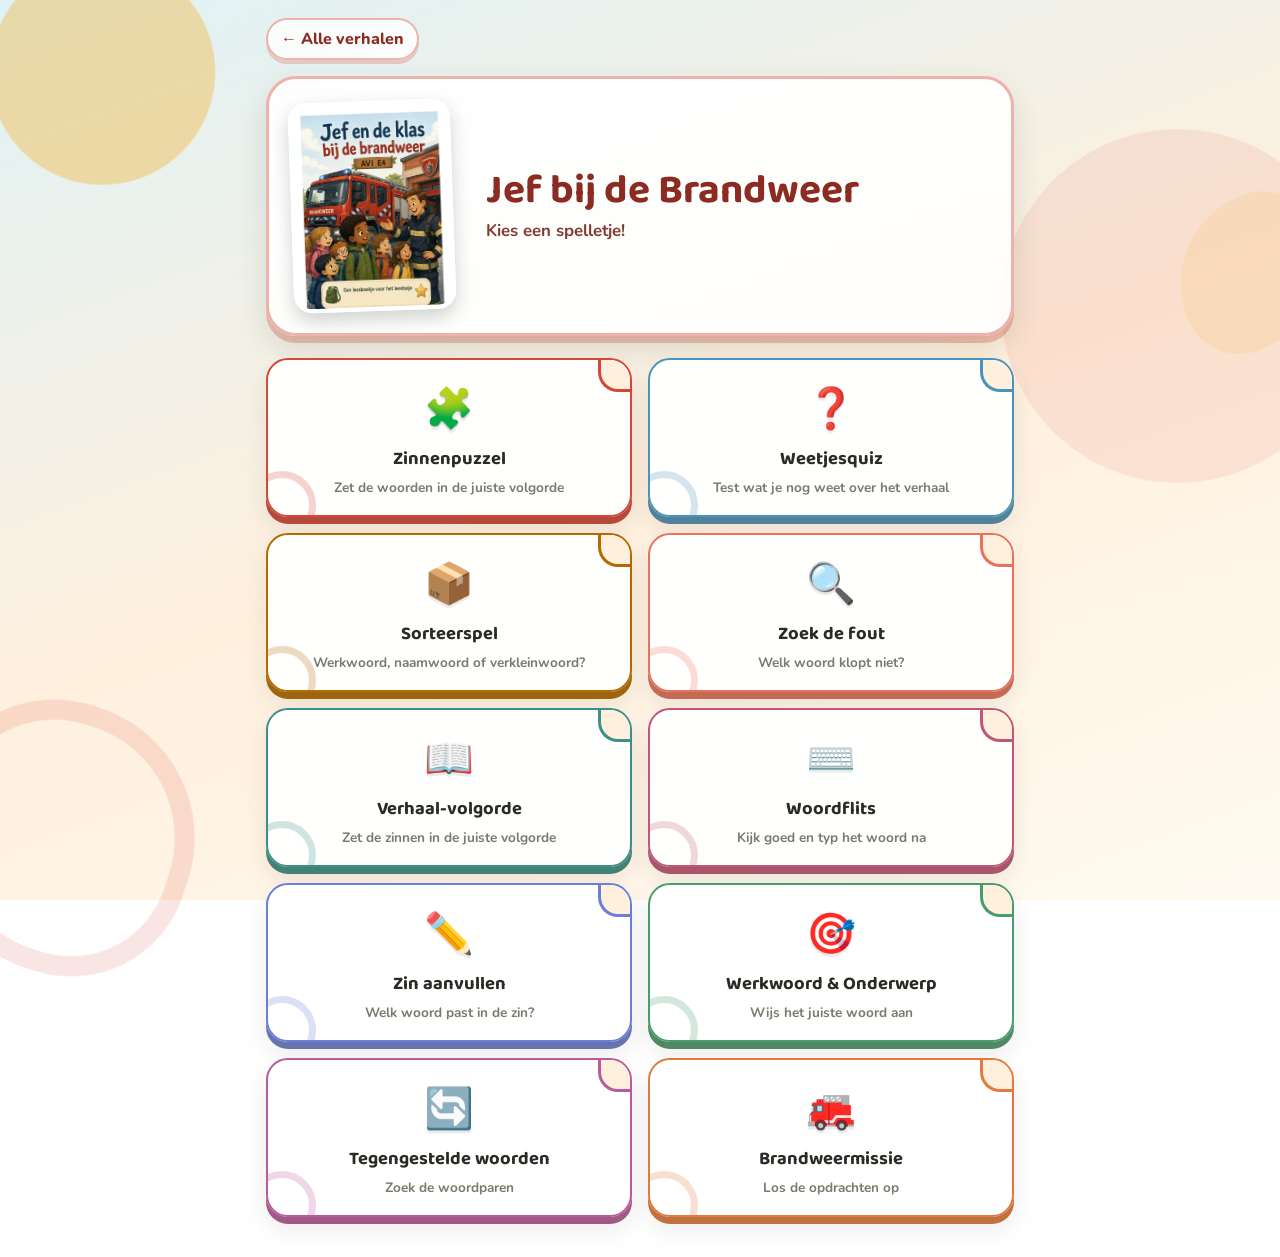
==== spelletjes_jef_bij_de_brandweer_E4.html @ 3d426b13 "Update spelletjes_jef_bij_de_brandweer_E4.html" ====
<!DOCTYPE html>
<html lang="nl">
<head>
<meta charset="UTF-8">
<meta name="viewport" content="width=device-width, initial-scale=1.0, maximum-scale=1, user-scalable=no">
<title>Jef bij de Brandweer — Spelletjes</title>
<link rel="preconnect" href="https://fonts.googleapis.com">
<link href="https://fonts.googleapis.com/css2?family=Baloo+2:wght@500;700;800&family=Nunito:wght@500;700;800&display=swap" rel="stylesheet">
<style>
  :root{
    --cream:#FBF6EC;
    --cream-deep:#F3E9D4;
    --ink:#2B2B26;
    --green:#2E6F40;
    --green-deep:#1F5230;
    --gold:#E0A63E;
    --gold-deep:#B36B00;
    --coral:#E8735C;
    --mint:#4FAF7C;
    --sky:#4B93B8;
    --plum:#8B5FA8;
    --card-shadow: 0 6px 0 rgba(43,43,38,0.12);
  }
  *{box-sizing:border-box;}
  html,body{margin:0;padding:0;}
  body{
    background:var(--cream);
    font-family:'Nunito',sans-serif;
    color:var(--ink);
    min-height:100vh;
    overflow-x:hidden;
    touch-action:manipulation;
  }
  h1,h2,h3,.display{
    font-family:'Baloo 2',sans-serif;
  }
  @media (prefers-reduced-motion: reduce){
    *{animation-duration:0.001ms !important; transition-duration:0.001ms !important;}
  }

  /* ---------- layout scaffolding ---------- */
  .screen{
    display:none;
    min-height:100vh;
    padding:20px 16px 40px;
    max-width:720px;
    margin:0 auto;
    position:relative;
  }
  .screen.active{display:block;}

  .topbar{
    display:flex;
    align-items:center;
    gap:10px;
    margin-bottom:18px;
  }
  .back-btn{
    background:var(--cream-deep);
    border:none;
    width:46px;height:46px;
    border-radius:50%;
    font-size:22px;
    display:flex;align-items:center;justify-content:center;
    box-shadow:var(--card-shadow);
    cursor:pointer;
    color:var(--ink);
    flex-shrink:0;
  }
  .back-btn:active{transform:translateY(3px); box-shadow:none;}
  .topbar h2{margin:0; font-size:1.3rem; color:var(--green-deep);}

  /* ---------- hub ---------- */
  .hub-hero{
    text-align:center;
    padding:18px 10px 8px;
  }
  .hub-hero .mascot{font-size:52px; display:block; margin-bottom:4px;}
  .hub-hero h1{
    font-size:1.9rem;
    color:var(--green-deep);
    margin:0 0 4px;
  }
  .hub-hero p{
    margin:0;
    color:#6b6a5f;
    font-weight:700;
    font-size:1.05rem;
  }

  .card-grid{
    display:grid;
    grid-template-columns:1fr 1fr;
    gap:16px;
    margin-top:22px;
  }
  @media (max-width:480px){
    .card-grid{grid-template-columns:1fr;}
  }

  .game-card{
    --accent: var(--green);
    position:relative;
    background:#fff;
    border-radius:22px;
    padding:22px 16px 18px;
    text-align:center;
    cursor:pointer;
    border:3px solid var(--accent);
    box-shadow:0 7px 0 var(--accent);
    transition:transform .12s ease;
  }
  .game-card:active{transform:translateY(6px); box-shadow:0 1px 0 var(--accent);}
  .game-card .peel{
    position:absolute; top:-2px; right:-2px;
    width:34px; height:34px;
    background:var(--cream);
    border-left:3px solid var(--accent);
    border-bottom:3px solid var(--accent);
    border-radius:0 20px 0 20px;
  }
  .game-card .icon{font-size:40px; display:block; margin-bottom:8px;}
  .game-card h3{margin:0 0 4px; font-size:1.15rem; color:var(--ink);}
  .game-card p{margin:0; font-size:.85rem; color:#7a7a6e; font-weight:700;}
  .game-card.c1{--accent:var(--green);}
  .game-card.c2{--accent:var(--sky);}
  .game-card.c3{--accent:var(--gold-deep);}
  .game-card.c4{--accent:var(--coral);}
  .game-card.c5{--accent:#3D8F8A;}
  .game-card.c6{--accent:#C0577A;}
  .game-card.c7{--accent:#6B7FD7;}
  .game-card.c8{--accent:#4A9B6E;}
  .game-card.c9{--accent:#B85C9E;}

  /* ---------- shared game bits ---------- */
  .prompt-box{
    background:#fff;
    border-radius:18px;
    padding:18px;
    box-shadow:var(--card-shadow);
    text-align:center;
    margin-bottom:20px;
  }
  .prompt-box .hint{font-weight:800; color:var(--gold-deep); font-size:1rem; margin-bottom:6px;}
  .prompt-box .big{font-size:1.3rem; font-weight:800;}

  .chip{
    display:inline-flex;
    align-items:center;
    justify-content:center;
    background:var(--cream-deep);
    border:2px solid #d8cca8;
    border-radius:14px;
    padding:10px 16px;
    margin:6px;
    font-weight:800;
    font-size:1.15rem;
    cursor:grab;
    user-select:none;
    -webkit-user-select:none;
    -webkit-touch-callout:none;
    touch-action:none;
    box-shadow:0 3px 0 #d8cca8;
    position:relative;
  }
  .chip.dragging{opacity:.35;}
  .chip.placed{background:var(--mint); border-color:var(--green-deep); color:#fff; box-shadow:0 3px 0 var(--green-deep);}
  .chip.ghost{
    position:fixed; z-index:50; pointer-events:none;
    background:var(--gold); color:#fff; border-color:var(--gold-deep);
    box-shadow:0 8px 14px rgba(0,0,0,.25);
  }

  .slot-row{
    display:flex; flex-wrap:wrap; justify-content:center;
    gap:8px; min-height:64px;
    background:var(--cream-deep);
    border-radius:16px;
    padding:12px;
    margin-bottom:18px;
  }
  .slot{
    width:78px; height:48px;
    border:3px dashed #c9bb92;
    border-radius:12px;
    display:flex; align-items:center; justify-content:center;
    background:rgba(255,255,255,.5);
  }
  .slot.filled{border-style:solid;}
  .slot.dropready{border-color:var(--green); background:#e4f4e9;}

  .slot-col{
    display:flex; flex-direction:column; gap:8px;
    background:var(--cream-deep);
    border-radius:16px;
    padding:12px;
    margin-bottom:18px;
  }
  .slot-wide{
    width:100%; height:auto; box-sizing:border-box;
    min-height:52px;
    border:3px dashed #c9bb92;
    border-radius:12px;
    display:flex; align-items:center;
    padding:0 12px;
    background:rgba(255,255,255,.5);
  }
  .slot-wide.filled{border-style:solid;}
  .slot-wide .num{
    font-family:'Baloo 2',sans-serif; font-weight:800; color:var(--gold-deep);
    margin-right:10px; flex-shrink:0;
  }
  .chip-sentence{
    display:flex; align-items:center;
    background:var(--cream-deep);
    border:2px solid #d8cca8;
    border-radius:14px;
    padding:12px 16px;
    margin:6px 0;
    font-weight:800;
    font-size:1.05rem;
    cursor:grab;
    user-select:none;
    -webkit-user-select:none;
    -webkit-touch-callout:none;
    touch-action:none;
    box-shadow:0 3px 0 #d8cca8;
    width:100%;
    min-width:0;
    box-sizing:border-box;
  }
  .slot-wide .chip-sentence{
    flex:1 1 auto;
    width:auto;
    min-width:0;
  }
  .chip-sentence.placed{background:var(--mint); border-color:var(--green-deep); color:#fff; box-shadow:0 3px 0 var(--green-deep);}
  .chip-sentence.order-wrong{background:#f7c9c3; border-color:#c85b4b; color:#7a241b; box-shadow:0 3px 0 #c85b4b;}
  .chip-sentence.dragging{opacity:.35;}
  .chip-sentence.ghost{
    position:fixed; z-index:50; pointer-events:none;
    background:var(--gold); color:#fff; border-color:var(--gold-deep);
    box-shadow:0 8px 14px rgba(0,0,0,.25);
  }

  .speed-row{display:flex; justify-content:center; gap:10px; margin:14px 0;}
  .speed-btn{
    font-family:'Baloo 2',sans-serif; font-weight:700; font-size:.95rem;
    border:3px solid #d8cca8; background:#fff; border-radius:14px;
    padding:8px 16px; cursor:pointer;
  }
  .speed-btn.active{background:#C0577A; border-color:#8f3d59; color:#fff;}

  .flash-stage{
    background:#fff; border-radius:22px; min-height:160px;
    display:flex; align-items:center; justify-content:center;
    box-shadow:var(--card-shadow); margin-bottom:16px;
  }
  .flash-word{
    font-family:'Baloo 2',sans-serif; font-weight:800; font-size:2.6rem;
    color:var(--green-deep); letter-spacing:2px;
  }
  .flash-timer{
    font-family:'Baloo 2',sans-serif; font-weight:700; font-size:1.1rem;
    color:var(--gold-deep);
  }
  .type-input{
    width:100%; box-sizing:border-box;
    font-family:'Baloo 2',sans-serif; font-size:1.6rem; text-align:center;
    padding:14px; border-radius:14px; border:3px solid #d8cca8;
    margin-bottom:14px; letter-spacing:2px;
  }
  .type-input.correct{border-color:var(--green-deep); background:#e4f4e9;}
  .type-input.wrong{border-color:#a8402c; background:#fdeae7;}

  .cloze-sentence{
    font-family:'Baloo 2',sans-serif; font-weight:700; font-size:1.3rem;
    text-align:center; line-height:1.6;
  }
  .cloze-blank{
    display:inline-block; min-width:90px;
    border-bottom:3px dashed var(--gold-deep);
    color:var(--gold-deep);
    padding:0 6px;
  }
  .cloze-blank.filled-good{border-bottom-style:solid; border-color:var(--green-deep); color:var(--green-deep);}
  .cloze-blank.filled-bad{border-bottom-style:solid; border-color:#a8402c; color:#a8402c;}
  .cloze-options{display:grid; gap:12px; margin-top:22px;}
  .cloze-opt{
    background:#fff; border:3px solid #d8cca8; border-radius:16px;
    padding:14px; font-family:'Baloo 2',sans-serif; font-weight:700; font-size:1.1rem;
    cursor:pointer; box-shadow:0 5px 0 #d8cca8;
  }
  .cloze-opt:active{transform:translateY(4px); box-shadow:none;}
  .cloze-opt.correct{background:var(--mint); border-color:var(--green-deep); color:#fff; box-shadow:0 5px 0 var(--green-deep);}
  .cloze-opt.wrong{background:var(--coral); border-color:#a8402c; color:#fff; box-shadow:0 5px 0 #a8402c;}

  .word-tap.verb-hit{background:#4A9B6E; color:#fff; border-color:#33714f;}
  .word-tap.subject-hit{background:#4A9B6E; color:#fff; border-color:#33714f;}

  .opp-grid{
    display:grid; grid-template-columns:1fr 1fr 1fr; gap:10px;
    margin-bottom:16px;
  }
  @media (max-width:480px){ .opp-grid{grid-template-columns:1fr 1fr;} }
  .opp-tile{
    background:#fff; border:3px solid #d8cca8; border-radius:14px;
    padding:16px 8px; text-align:center; cursor:pointer;
    font-family:'Baloo 2',sans-serif; font-weight:700; font-size:1.05rem;
    box-shadow:0 4px 0 #d8cca8;
  }
  .opp-tile:active{transform:translateY(3px); box-shadow:none;}
  .opp-tile.selected{background:var(--gold); border-color:var(--gold-deep); color:#fff; box-shadow:0 4px 0 var(--gold-deep);}
  .opp-tile.matched{background:var(--pair-bg,var(--mint)); border-color:var(--pair-border,var(--green-deep)); color:#fff; box-shadow:0 4px 0 var(--pair-border,var(--green-deep)); cursor:default;}
  .opp-tile.shake{animation:shakeTile .4s;}
  @keyframes shakeTile{
    0%,100%{transform:translateX(0);}
    25%{transform:translateX(-6px);}
    75%{transform:translateX(6px);}
  }

  .bank{
    display:flex; flex-wrap:wrap; justify-content:center;
    padding:10px 4px;
  }

  .action-row{display:flex; justify-content:center; gap:12px; margin-top:8px;}
  .btn{
    font-family:'Baloo 2',sans-serif;
    font-weight:700;
    font-size:1.05rem;
    border:none;
    border-radius:16px;
    padding:12px 22px;
    cursor:pointer;
    background:var(--green);
    color:#fff;
    box-shadow:0 5px 0 var(--green-deep);
  }
  .btn:active{transform:translateY(4px); box-shadow:none;}
  .btn.secondary{background:var(--cream-deep); color:var(--ink); box-shadow:0 5px 0 #d8cca8;}

  .feedback{
    text-align:center; font-weight:800; font-size:1.15rem;
    min-height:30px; margin-top:6px;
  }
  .feedback.good{color:var(--green-deep);}
  .feedback.bad{color:var(--coral);}

  .progress-dots{display:flex; justify-content:center; gap:8px; margin:14px 0;}
  .progress-dots span{width:10px;height:10px;border-radius:50%; background:#d8cca8;}
  .progress-dots span.done{background:var(--green);}
  .progress-dots span.current{background:var(--gold-deep);}

  /* quiz */
  .quiz-options{display:grid; gap:12px; margin-top:6px;}
  .quiz-opt{
    background:#fff; border:3px solid #d8cca8; border-radius:16px;
    padding:14px; font-family:'Baloo 2',sans-serif; font-weight:700; font-size:1.1rem;
    cursor:pointer; box-shadow:0 5px 0 #d8cca8; text-align:left;
  }
  .quiz-opt:active{transform:translateY(4px); box-shadow:none;}
  .quiz-opt.correct{background:var(--mint); border-color:var(--green-deep); color:#fff; box-shadow:0 5px 0 var(--green-deep);}
  .quiz-opt.wrong{background:var(--coral); border-color:#a8402c; color:#fff; box-shadow:0 5px 0 #a8402c;}

  /* sort */
  .sort-bins{display:flex; gap:14px; margin-bottom:18px;}
  .bin{
    flex:1; min-height:170px;
    border-radius:18px;
    border:3px solid var(--accent, var(--sky));
    background:#fff;
    padding:12px 6px;
    text-align:center;
  }
  .bin h4{margin:2px 0 10px; font-family:'Baloo 2',sans-serif; color:var(--accent, var(--sky)); font-size:.95rem; line-height:1.15;}
  .bin .bin-inner{display:flex; flex-wrap:wrap; justify-content:center; gap:6px; min-height:60px;}
  .bin.short{--accent:var(--sky);}
  .bin.long{--accent:var(--plum);}
  .bin.other{--accent:var(--gold-deep);}
  .bin.dropready{background:var(--cream-deep);}

  /* wrong-word game */
  .sentence-tap{
    display:flex; flex-wrap:wrap; justify-content:center; gap:8px;
    margin-top:10px;
  }
  .word-tap{
    background:#fff; border:2px solid #d8cca8; border-radius:12px;
    padding:9px 12px; font-weight:800; font-size:1.15rem; cursor:pointer;
  }
  .word-tap.wrong-hit{background:var(--coral); color:#fff; border-color:#a8402c;}
  .word-tap.miss{opacity:.4;}

  /* celebration */
  .confetti-piece{
    position:fixed; top:-10px; font-size:22px; z-index:80;
    animation:fall linear forwards;
  }
  @keyframes fall{
    to{ transform:translateY(105vh) rotate(300deg); opacity:.9;}
  }
  .end-card{
    text-align:center; background:#fff; border-radius:20px; padding:28px 18px;
    box-shadow:var(--card-shadow);
  }
  .end-card .stars{font-size:2.4rem; margin-bottom:6px;}
  .end-card h2{color:var(--green-deep); margin:4px 0;}
</style>
<link rel="stylesheet" href="storybook-theme.css">
</head>
<body data-story="jef-brandweer">

<!-- ================= HUB ================= -->
<div id="hub" class="screen active">
  <a class="all-stories" href="index.html">← Alle verhalen</a>
  <div class="hub-hero">
    <span class="mascot">🦓</span>
    <h1>Jef bij de Brandweer</h1>
    <p>Kies een spelletje!</p>
  </div>

  <div class="card-grid">
    <div class="game-card c1" onclick="openGame('sentence')">
      <div class="peel"></div>
      <span class="icon">🧩</span>
      <h3>Zinnenpuzzel</h3>
      <p>Zet de woorden in de juiste volgorde</p>
    </div>
    <div class="game-card c2" onclick="openGame('quiz')">
      <div class="peel"></div>
      <span class="icon">❓</span>
      <h3>Weetjesquiz</h3>
      <p>Test wat je nog weet over het verhaal</p>
    </div>
    <div class="game-card c3" onclick="openGame('sort')">
      <div class="peel"></div>
      <span class="icon">📦</span>
      <h3>Sorteerspel</h3>
      <p>Werkwoord, naamwoord of verkleinwoord?</p>
    </div>
    <div class="game-card c4" onclick="openGame('wrong')">
      <div class="peel"></div>
      <span class="icon">🔍</span>
      <h3>Zoek de fout</h3>
      <p>Welk woord klopt niet?</p>
    </div>
    <div class="game-card c5" onclick="openGame('order')">
      <div class="peel"></div>
      <span class="icon">📖</span>
      <h3>Verhaal-volgorde</h3>
      <p>Zet de zinnen in de juiste volgorde</p>
    </div>
    <div class="game-card c6" onclick="openGame('type')">
      <div class="peel"></div>
      <span class="icon">⌨️</span>
      <h3>Woordflits</h3>
      <p>Kijk goed en typ het woord na</p>
    </div>
    <div class="game-card c7" onclick="openGame('cloze')">
      <div class="peel"></div>
      <span class="icon">✏️</span>
      <h3>Zin aanvullen</h3>
      <p>Welk woord past in de zin?</p>
    </div>
    <div class="game-card c8" onclick="openGame('grammar')">
      <div class="peel"></div>
      <span class="icon">🎯</span>
      <h3>Werkwoord & Onderwerp</h3>
      <p>Wijs het juiste woord aan</p>
    </div>
    <div class="game-card c9" onclick="openGame('opposite')">
      <div class="peel"></div>
      <span class="icon">🔄</span>
      <h3>Tegengestelde woorden</h3>
      <p>Zoek de woordparen</p>
    </div>
  </div>
</div>

<!-- ================= GAME: ZINNENPUZZEL ================= -->
<div id="game-sentence" class="screen">
  <div class="topbar">
    <button class="back-btn" onclick="goHub()">←</button>
    <h2>🧩 Zinnenpuzzel</h2>
  </div>
  <div class="progress-dots" id="sentence-dots"></div>
  <div class="prompt-box">
    <div class="hint">Zet de woorden in de juiste volgorde</div>
  </div>
  <div class="slot-row" id="sentence-slots"></div>
  <div class="bank" id="sentence-bank"></div>
  <div class="feedback" id="sentence-feedback"></div>
  <div class="action-row">
    <button class="btn secondary" onclick="resetSentence()">Opnieuw</button>
  </div>
</div>

<!-- ================= GAME: QUIZ ================= -->
<div id="game-quiz" class="screen">
  <div class="topbar">
    <button class="back-btn" onclick="goHub()">←</button>
    <h2>❓ Weetjesquiz</h2>
  </div>
  <div class="progress-dots" id="quiz-dots"></div>
  <div id="quiz-body"></div>
</div>

<!-- ================= GAME: SORTEERSPEL ================= -->
<div id="game-sort" class="screen">
  <div class="topbar">
    <button class="back-btn" onclick="goHub()">←</button>
    <h2>📦 Sorteerspel</h2>
  </div>
  <div class="prompt-box">
    <div class="hint">Sleep elk woord naar de juiste doos</div>
  </div>
  <div class="sort-bins">
    <div class="bin short" id="bin-werkwoord"><h4>WERK-<br>WOORD</h4><div class="bin-inner" id="bin-werkwoord-inner"></div></div>
    <div class="bin long" id="bin-naamwoord"><h4>ZELFST.<br>NAAMW.</h4><div class="bin-inner" id="bin-naamwoord-inner"></div></div>
    <div class="bin other" id="bin-verkleinwoord"><h4>VERKLEIN-<br>WOORD</h4><div class="bin-inner" id="bin-verkleinwoord-inner"></div></div>
  </div>
  <div class="bank" id="sort-bank"></div>
  <div class="feedback" id="sort-feedback"></div>
  <div class="action-row">
    <button class="btn secondary" onclick="resetSort()">Opnieuw</button>
  </div>
</div>

<!-- ================= GAME: ZOEK DE FOUT ================= -->
<div id="game-wrong" class="screen">
  <div class="topbar">
    <button class="back-btn" onclick="goHub()">←</button>
    <h2>🔍 Zoek de fout</h2>
  </div>
  <div class="progress-dots" id="wrong-dots"></div>
  <div class="prompt-box">
    <div class="hint">Tik op het woord dat niet klopt met het verhaal</div>
  </div>
  <div class="sentence-tap" id="wrong-sentence"></div>
  <div class="feedback" id="wrong-feedback"></div>
</div>

<!-- ================= GAME: VERHAAL-VOLGORDE ================= -->
<div id="game-order" class="screen">
  <div class="topbar">
    <button class="back-btn" onclick="goHub()">←</button>
    <h2>📖 Verhaal-volgorde</h2>
  </div>
  <div class="prompt-box">
    <div class="hint">Sleep de zinnen in de volgorde van het verhaal</div>
  </div>
  <div class="slot-col" id="order-slots"></div>
  <div class="bank" id="order-bank"></div>
  <div class="feedback" id="order-feedback"></div>
  <div class="action-row">
    <button class="btn secondary" onclick="resetOrder()">Opnieuw</button>
  </div>
</div>

<!-- ================= GAME: WOORDFLITS ================= -->
<div id="game-type" class="screen">
  <div class="topbar">
    <button class="back-btn" onclick="goHub()">←</button>
    <h2>⌨️ Woordflits</h2>
  </div>
  <div class="progress-dots" id="type-dots"></div>
  <div id="type-body"></div>
</div>

<!-- ================= GAME: ZIN AANVULLEN ================= -->
<div id="game-cloze" class="screen">
  <div class="topbar">
    <button class="back-btn" onclick="goHub()">←</button>
    <h2>✏️ Zin aanvullen</h2>
  </div>
  <div class="progress-dots" id="cloze-dots"></div>
  <div id="cloze-body"></div>
</div>

<!-- ================= GAME: WERKWOORD & ONDERWERP ================= -->
<div id="game-grammar" class="screen">
  <div class="topbar">
    <button class="back-btn" onclick="goHub()">←</button>
    <h2>🎯 Werkwoord & Onderwerp</h2>
  </div>
  <div class="progress-dots" id="grammar-dots"></div>
  <div class="prompt-box">
    <div class="hint" id="grammar-task">Tik op het werkwoord</div>
  </div>
  <div class="sentence-tap" id="grammar-sentence"></div>
  <div class="feedback" id="grammar-feedback"></div>
</div>

<!-- ================= GAME: TEGENGESTELDE WOORDEN ================= -->
<div id="game-opposite" class="screen">
  <div class="topbar">
    <button class="back-btn" onclick="goHub()">←</button>
    <h2>🔄 Tegengestelde woorden</h2>
  </div>
  <div class="prompt-box">
    <div class="hint">Tik twee woorden die tegengesteld zijn aan elkaar</div>
  </div>
  <div class="opp-grid" id="opp-grid"></div>
  <div class="feedback" id="opp-feedback"></div>
  <div class="action-row"><button class="btn secondary" onclick="resetOpposite()">Opnieuw</button></div>
</div>

<script>
/* ============ shared helpers ============ */
function goHub(){
  document.querySelectorAll('.screen').forEach(s=>s.classList.remove('active'));
  document.getElementById('hub').classList.add('active');
}
function openGame(name){
  document.querySelectorAll('.screen').forEach(s=>s.classList.remove('active'));
  document.getElementById('game-'+name).classList.add('active');
  if(name==='sentence') initSentence();
  if(name==='quiz') initQuiz();
  if(name==='sort') initSort();
  if(name==='wrong') initWrong();
  if(name==='order') initOrder();
  if(name==='type') initType();
  if(name==='cloze') initCloze();
  if(name==='grammar') initGrammar();
  if(name==='opposite') initOpposite();
}
function shuffle(arr){
  const a=arr.slice();
  for(let i=a.length-1;i>0;i--){
    const j=Math.floor(Math.random()*(i+1));
    [a[i],a[j]]=[a[j],a[i]];
  }
  return a;
}
function celebrate(container){
  const emojis=['🎉','⭐','🦓','✨'];
  for(let i=0;i<16;i++){
    const s=document.createElement('span');
    s.className='confetti-piece';
    s.textContent=emojis[Math.floor(Math.random()*emojis.length)];
    s.style.left=Math.random()*100+'vw';
    s.style.animationDuration=(1.6+Math.random()*1.2)+'s';
    s.style.fontSize=(16+Math.random()*14)+'px';
    document.body.appendChild(s);
    setTimeout(()=>s.remove(),3000);
  }
}
function renderDots(id,total,currentIndex){
  const el=document.getElementById(id);
  el.innerHTML='';
  for(let i=0;i<total;i++){
    const d=document.createElement('span');
    if(i<currentIndex) d.className='done';
    else if(i===currentIndex) d.className='current';
    el.appendChild(d);
  }
}

/* ============ pointer-based drag helper ============ */
function makeDraggable(chip, onDrop){
  let startX, startY, ghost=null, originParent, originNext;
  chip.addEventListener('pointerdown', e=>{
    if(chip.classList.contains('placed') && chip.dataset.locked==='1') return;
    e.preventDefault();
    try{ chip.setPointerCapture(e.pointerId); }catch(err){}
    const rect=chip.getBoundingClientRect();
    startX=e.clientX; startY=e.clientY;
    originParent=chip.parentElement; originNext=chip.nextSibling;
    ghost=chip.cloneNode(true);
    ghost.classList.add('ghost');
    ghost.style.width=rect.width+'px';
    ghost.style.left=rect.left+'px';
    ghost.style.top=rect.top+'px';
    document.body.appendChild(ghost);
    chip.classList.add('dragging');

    function move(ev){
      const dx=ev.clientX-startX, dy=ev.clientY-startY;
      ghost.style.left=(rect.left+dx)+'px';
      ghost.style.top=(rect.top+dy)+'px';
      const cx=rect.left+dx+rect.width/2, cy=rect.top+dy+rect.height/2;
      document.querySelectorAll('.slot,.bin').forEach(z=>{
        const zr=z.getBoundingClientRect();
        const inside = cx>=zr.left && cx<=zr.right && cy>=zr.top && cy<=zr.bottom;
        z.classList.toggle('dropready', inside);
      });
    }
    function up(ev){
      document.removeEventListener('pointermove',move);
      document.removeEventListener('pointerup',up);
      chip.classList.remove('dragging');
      const dx=ev.clientX-startX, dy=ev.clientY-startY;
      const cx=rect.left+dx+rect.width/2, cy=rect.top+dy+rect.height/2;
      ghost.remove();
      let target=null;
      document.querySelectorAll('.slot,.bin').forEach(z=>{
        const zr=z.getBoundingClientRect();
        z.classList.remove('dropready');
        const inside = cx>=zr.left && cx<=zr.right && cy>=zr.top && cy<=zr.bottom;
        if(inside) target=z;
      });
      onDrop(chip, target, originParent, originNext);
    }
    document.addEventListener('pointermove',move);
    document.addEventListener('pointerup',up);
  });
}

/* ============ GAME 1: ZINNENPUZZEL ============ */
const sentences = [
  "Sven draagt een helm.",
  "De sirene loeit hard.",
  "Jef zit in de wagen.",
  "Het alarm gaat af.",
  "Iedereen klapt voor Jef."
];
let sIndex=0;

function initSentence(){ sIndex=0; loadSentence(); }
function loadSentence(){
  document.getElementById('sentence-feedback').textContent='';
  renderDots('sentence-dots', sentences.length, sIndex);
  const words = sentences[sIndex].replace('.','').split(' ');
  const slotRow=document.getElementById('sentence-slots');
  const bank=document.getElementById('sentence-bank');
  slotRow.innerHTML=''; bank.innerHTML='';
  words.forEach(()=>{
    const slot=document.createElement('div');
    slot.className='slot';
    slotRow.appendChild(slot);
  });
  shuffle(words).forEach(w=>{
    const chip=document.createElement('div');
    chip.className='chip';
    chip.textContent=w;
    bank.appendChild(chip);
    makeDraggable(chip, handleSentenceDrop);
  });
}
function handleSentenceDrop(chip, target, originParent, originNext){
  if(target && target.classList.contains('slot') && !target.firstChild){
    target.appendChild(chip);
    target.classList.add('filled');
    chip.classList.add('placed');
  } else if(target && target.classList.contains('slot') && target.firstChild){
    originParent.insertBefore(chip, originNext);
  } else if(!target){
    document.getElementById('sentence-bank').appendChild(chip);
    chip.classList.remove('placed');
  } else {
    originParent.insertBefore(chip, originNext);
  }
  if(originParent.classList && originParent.classList.contains('slot')){
    originParent.classList.toggle('filled', !!originParent.firstChild);
  }
  checkSentence();
}
function checkSentence(){
  const slots=[...document.querySelectorAll('#sentence-slots .slot')];
  if(slots.some(s=>!s.firstChild)) return;
  const attempt=slots.map(s=>s.firstChild.textContent).join(' ')+'.';
  const fb=document.getElementById('sentence-feedback');
  if(attempt===sentences[sIndex]){
    fb.textContent='Goed zo! 🎉';
    fb.className='feedback good';
    celebrate();
    slots.forEach(s=>s.firstChild.dataset.locked='1');
    setTimeout(()=>{
      sIndex++;
      if(sIndex<sentences.length){ loadSentence(); }
      else { fb.textContent='Alle zinnen gelukt! Je bent een echte leesheld! 🦓⭐'; renderDots('sentence-dots', sentences.length, sentences.length);}
    },1100);
  } else {
    fb.textContent='Bijna! Probeer de woorden te verschuiven.';
    fb.className='feedback bad';
  }
}
function resetSentence(){ loadSentence(); }

/* ============ GAME 2: QUIZ ============ */
const quiz = [
  {q:"Wie heet de klas welkom?", opts:["Sven","De burgemeester","Juf"], a:0},
  {q:"Wat moet een brandweerman binnen 30 seconden kunnen?", opts:["Zich aankleden","Koken","Zwemmen"], a:0},
  {q:"Wat gebeurt er plotseling?", opts:["Het gaat regenen","Een alarm gaat af","Het licht valt uit"], a:1},
  {q:"Wat mag iedereen doen met de waterslang?", opts:["Ermee spuiten","Ermee lopen","Ermee zwaaien"], a:0},
  {q:"Wat krijgt iedereen mee naar huis?", opts:["Een medaille","Een boek","Een polaroidfoto"], a:2},
];
let qIndex=0, qScore=0;

function initQuiz(){ qIndex=0; qScore=0; loadQuiz(); }
function loadQuiz(){
  renderDots('quiz-dots', quiz.length, qIndex);
  const body=document.getElementById('quiz-body');
  if(qIndex>=quiz.length){
    const stars = qScore>=5?'⭐⭐⭐': qScore>=3?'⭐⭐':'⭐';
    body.innerHTML=`<div class="end-card">
      <div class="stars">${stars}</div>
      <h2>Je haalde ${qScore} van de ${quiz.length}!</h2>
      <p>${qScore===quiz.length?'Wauw, jij kent dit verhaal helemaal!':'Goed gedaan! Lees het verhaal nog eens en probeer opnieuw.'}</p>
      <div class="action-row"><button class="btn" onclick="initQuiz()">Nog eens</button></div>
    </div>`;
    if(qScore===quiz.length) celebrate();
    return;
  }
  const item=quiz[qIndex];
  body.innerHTML = `<div class="prompt-box"><div class="big">${item.q}</div></div>
    <div class="quiz-options" id="quiz-options"></div>`;
  const optsEl=document.getElementById('quiz-options');
  item.opts.forEach((opt,i)=>{
    const b=document.createElement('button');
    b.className='quiz-opt';
    b.textContent=opt;
    b.onclick=()=>answerQuiz(i,b);
    optsEl.appendChild(b);
  });
}
function answerQuiz(i, btn){
  const item=quiz[qIndex];
  const allBtns=[...document.querySelectorAll('.quiz-opt')];
  allBtns.forEach(b=>b.onclick=null);
  if(i===item.a){
    btn.classList.add('correct');
    qScore++;
    celebrate();
  } else {
    btn.classList.add('wrong');
    allBtns[item.a].classList.add('correct');
  }
  setTimeout(()=>{ qIndex++; loadQuiz(); }, 1000);
}

/* ============ GAME 3: SORTEERSPEL (werkwoord / zelfst. naamwoord / verkleinwoord) ============ */
const sortWords = [
  {w:"RIJDT", cat:"werkwoord"},
  {w:"DRAAGT", cat:"werkwoord"},
  {w:"LOEIT", cat:"werkwoord"},
  {w:"HELM", cat:"naamwoord"},
  {w:"SIRENE", cat:"naamwoord"},
  {w:"KAZERNE", cat:"naamwoord"},
  {w:"EMMERTJE", cat:"verkleinwoord"},
  {w:"SLANGETJE", cat:"verkleinwoord"},
  {w:"FOTOOTJE", cat:"verkleinwoord"},
];
let sortRemaining=0;

function initSort(){
  document.getElementById('sort-feedback').textContent='';
  document.getElementById('bin-werkwoord-inner').innerHTML='';
  document.getElementById('bin-naamwoord-inner').innerHTML='';
  document.getElementById('bin-verkleinwoord-inner').innerHTML='';
  const bank=document.getElementById('sort-bank');
  bank.innerHTML='';
  sortRemaining=sortWords.length;
  shuffle(sortWords).forEach(item=>{
    const chip=document.createElement('div');
    chip.className='chip';
    chip.textContent=item.w;
    chip.dataset.cat = item.cat;
    bank.appendChild(chip);
    makeDraggable(chip, handleSortDrop);
  });
}
function handleSortDrop(chip, target, originParent, originNext){
  const fb=document.getElementById('sort-feedback');
  const binMap = {'bin-werkwoord':'werkwoord', 'bin-naamwoord':'naamwoord', 'bin-verkleinwoord':'verkleinwoord'};
  if(target && binMap[target.id]){
    const wantCat = binMap[target.id];
    const isCat = chip.dataset.cat;
    if(wantCat===isCat){
      target.querySelector('.bin-inner').appendChild(chip);
      chip.classList.add('placed');
      chip.dataset.locked='1';
      sortRemaining--;
      fb.textContent='Juist! 👍';
      fb.className='feedback good';
      if(sortRemaining===0){
        fb.textContent='Helemaal gesorteerd! Goed gedaan! 🎉';
        celebrate();
      }
    } else {
      fb.textContent='Niet helemaal — denk aan het woordsoort!';
      fb.className='feedback bad';
      originParent.insertBefore(chip, originNext);
    }
  } else {
    originParent.insertBefore(chip, originNext);
  }
}
function resetSort(){ initSort(); }

/* ============ GAME 4: ZOEK DE FOUT ============ */
const wrongSet = [
  {words:["Papa","heet","de","klas","welkom."], wrong:0},
  {words:["Sven","draagt","een","pet."], wrong:3},
  {words:["Een","bel","gaat","plotseling","af."], wrong:1},
  {words:["Jef","spuit","met","melk","op","het","emmertje."], wrong:3},
  {words:["Iedereen","krijgt","een","tekening","mee","naar","huis."], wrong:3},
];
let wIndex=0;

function initWrong(){ wIndex=0; loadWrong(); }
function loadWrong(){
  document.getElementById('wrong-feedback').textContent='';
  renderDots('wrong-dots', wrongSet.length, wIndex);
  const el=document.getElementById('wrong-sentence');
  el.innerHTML='';
  if(wIndex>=wrongSet.length){
    el.innerHTML=`<div class="end-card">
      <div class="stars">🦓🎉</div>
      <h2>Je hebt alle foutjes gevonden!</h2>
      <div class="action-row"><button class="btn" onclick="initWrong()">Nog eens</button></div>
    </div>`;
    celebrate();
    return;
  }
  const item=wrongSet[wIndex];
  item.words.forEach((w,i)=>{
    const span=document.createElement('div');
    span.className='word-tap';
    span.textContent=w;
    span.onclick=()=>checkWrong(i,item,span);
    el.appendChild(span);
  });
}
function checkWrong(i,item,span){
  const fb=document.getElementById('wrong-feedback');
  const allSpans=[...document.querySelectorAll('.word-tap')];
  if(i===item.wrong){
    span.classList.add('wrong-hit');
    allSpans.forEach(s=>{ if(s!==span) s.classList.add('miss'); s.onclick=null; });
    fb.textContent='Gevonden! 🎉';
    fb.className='feedback good';
    celebrate();
    setTimeout(()=>{ wIndex++; loadWrong(); }, 1100);
  } else {
    fb.textContent='Nog niet helemaal — probeer een ander woord.';
    fb.className='feedback bad';
  }
}

/* ============ GAME 5: VERHAAL-VOLGORDE ============ */
const storyOrder = [
  "De klas bezoekt de brandweerkazerne.",
  "Sven laat helmen en pakken zien.",
  "Een echt alarm gaat plotseling af.",
  "Jef spuit water met de slang.",
  "Iedereen krijgt een polaroidfoto mee."
];

function initOrder(){
  document.getElementById('order-feedback').textContent='';
  const slotCol=document.getElementById('order-slots');
  const bank=document.getElementById('order-bank');
  slotCol.innerHTML=''; bank.innerHTML='';
  storyOrder.forEach((_,i)=>{
    const slot=document.createElement('div');
    slot.className='slot slot-wide';
    slot.innerHTML=`<span class="num">${i+1}.</span>`;
    slotCol.appendChild(slot);
  });
  shuffle(storyOrder).forEach(s=>{
    const chip=document.createElement('div');
    chip.className='chip-sentence';
    chip.textContent=s;
    bank.appendChild(chip);
    makeDraggable(chip, handleOrderDrop);
  });
}
function handleOrderDrop(chip, target, originParent, originNext){
  document.querySelectorAll('#order-slots .chip-sentence').forEach(c=>c.classList.remove('order-wrong'));
  document.getElementById('order-feedback').textContent='';
  if(target && target.classList.contains('slot-wide')){
    const other=target.querySelector('.chip-sentence');
    if(other && other!==chip){
      if(originParent.classList.contains('slot-wide')) originParent.appendChild(other);
      else document.getElementById('order-bank').appendChild(other);
      other.classList.toggle('placed', other.parentElement.classList.contains('slot-wide'));
    }
    target.appendChild(chip);
    target.classList.add('filled');
    chip.classList.add('placed');
  } else if(!target){
    document.getElementById('order-bank').appendChild(chip);
    chip.classList.remove('placed');
  } else {
    originParent.insertBefore(chip, originNext);
  }
  if(originParent.classList && originParent.classList.contains('slot-wide')){
    originParent.classList.toggle('filled', originParent.children.length>1);
  }
  checkOrder();
}
function checkOrder(){
  const slots=[...document.querySelectorAll('#order-slots .slot-wide')];
  if(slots.some(s=>s.children.length<2)) return;
  const attempt=slots.map(s=>s.querySelector('.chip-sentence').textContent);
  const fb=document.getElementById('order-feedback');
  const isCorrect = attempt.every((s,i)=>s===storyOrder[i]);
  if(isCorrect){
    fb.textContent='Helemaal juist! Jij kent het verhaal goed! 🎉';
    fb.className='feedback good';
    celebrate();
  } else {
    slots.forEach((slot,i)=>{
      slot.querySelector('.chip-sentence').classList.toggle('order-wrong', attempt[i]!==storyOrder[i]);
    });
    fb.textContent='Bijna! Denk na: wat gebeurde eerst in het verhaal?';
    fb.className='feedback bad';
  }
}
function resetOrder(){
  const wrong=[...document.querySelectorAll('#order-slots .chip-sentence.order-wrong')];
  if(!wrong.length){ initOrder(); return; }
  const bank=document.getElementById('order-bank');
  wrong.forEach(chip=>{
    const slot=chip.parentElement;
    chip.classList.remove('placed','order-wrong');
    bank.appendChild(chip);
    slot.classList.remove('filled');
  });
  document.getElementById('order-feedback').textContent='De juiste zinnen blijven staan. Probeer de andere opnieuw.';
}

/* ============ GAME 6: WOORDFLITS ============ */
const flashWords = ["BRANDWEER","HELM","SIRENE","ALARM","WAGEN","WATER"];
let flashIndex=0, flashScore=0, flashSeconds=6, flashTimerHandle=null;

function initType(){
  flashIndex=0; flashScore=0;
  showSpeedPicker();
}
function showSpeedPicker(){
  const body=document.getElementById('type-body');
  document.getElementById('type-dots').innerHTML='';
  body.innerHTML = `
    <div class="prompt-box">
      <div class="hint">Hoe lang mag je het woord zien?</div>
    </div>
    <div class="speed-row" id="speed-row"></div>
    <div class="action-row"><button class="btn" onclick="startFlash()">Start!</button></div>
  `;
  const row=document.getElementById('speed-row');
  [3,6,10].forEach(sec=>{
    const b=document.createElement('button');
    b.className='speed-btn'+(sec===flashSeconds?' active':'');
    b.textContent=sec+' sec';
    b.onclick=()=>{
      flashSeconds=sec;
      [...row.children].forEach(c=>c.classList.remove('active'));
      b.classList.add('active');
    };
    row.appendChild(b);
  });
}
function startFlash(){
  flashIndex=0; flashScore=0;
  loadFlash();
}
function loadFlash(){
  renderDots('type-dots', flashWords.length, flashIndex);
  const body=document.getElementById('type-body');
  if(flashIndex>=flashWords.length){
    const stars = flashScore>=6?'⭐⭐⭐': flashScore>=4?'⭐⭐':'⭐';
    body.innerHTML=`<div class="end-card">
      <div class="stars">${stars}</div>
      <h2>Je typte ${flashScore} van de ${flashWords.length} goed!</h2>
      <div class="action-row"><button class="btn" onclick="initType()">Nog eens</button></div>
    </div>`;
    if(flashScore===flashWords.length) celebrate();
    return;
  }
  const word=flashWords[flashIndex];
  body.innerHTML = `
    <div class="flash-stage"><div class="flash-word" id="flash-word">${word}</div></div>
    <div style="text-align:center" class="flash-timer" id="flash-timer">${flashSeconds}</div>
  `;
  let remaining=flashSeconds;
  clearInterval(flashTimerHandle);
  flashTimerHandle=setInterval(()=>{
    remaining--;
    const t=document.getElementById('flash-timer');
    if(t) t.textContent=remaining;
    if(remaining<=0){
      clearInterval(flashTimerHandle);
      showTypeInput(word);
    }
  },1000);
}
function showTypeInput(word){
  const body=document.getElementById('type-body');
  body.innerHTML = `
    <div class="prompt-box"><div class="hint">Typ het woord dat je zag:</div></div>
    <input type="text" class="type-input" id="type-field" autocomplete="off" autocorrect="off" autocapitalize="off" spellcheck="false">
    <div class="action-row"><button class="btn" onclick="checkFlash('${word}')">Controleer</button></div>
    <div class="feedback" id="type-feedback"></div>
  `;
  const field=document.getElementById('type-field');
  field.focus();
  field.addEventListener('keydown', e=>{ if(e.key==='Enter') checkFlash(word); });
}
function checkFlash(word){
  const field=document.getElementById('type-field');
  const fb=document.getElementById('type-feedback');
  const val=field.value.trim().toUpperCase();
  if(val===word){
    field.classList.add('correct');
    fb.textContent='Juist! 🎉';
    fb.className='feedback good';
    flashScore++;
    celebrate();
  } else {
    field.classList.add('wrong');
    fb.textContent='Het woord was: '+word;
    fb.className='feedback bad';
  }
  field.disabled=true;
  setTimeout(()=>{ flashIndex++; loadFlash(); }, 1400);
}

/* ============ GAME 7: ZIN AANVULLEN ============ */
const clozeItems = [
  {before:"", after:" heet de klas welkom bij de kazerne.", options:["Sven","Juf","Papa"], answer:"Sven"},
  {before:"Een brandweerman moet zich binnen dertig seconden ", after:".", options:["aankleden","tekenen","zingen"], answer:"aankleden"},
  {before:"Plotseling gaat er een ", after:" af.", options:["alarm","lied","bel"], answer:"alarm"},
  {before:"Jef spuit ", after:" op het emmertje.", options:["water","melk","verf"], answer:"water"},
  {before:"Iedereen krijgt een ", after:" mee naar huis.", options:["polaroidfoto","tekening","medaille"], answer:"polaroidfoto"},
];
let clozeIndex=0, clozeScore=0;

function initCloze(){ clozeIndex=0; clozeScore=0; loadCloze(); }
function loadCloze(){
  renderDots('cloze-dots', clozeItems.length, clozeIndex);
  const body=document.getElementById('cloze-body');
  if(clozeIndex>=clozeItems.length){
    const stars = clozeScore>=5?'⭐⭐⭐': clozeScore>=3?'⭐⭐':'⭐';
    body.innerHTML=`<div class="end-card">
      <div class="stars">${stars}</div>
      <h2>Je vulde ${clozeScore} van de ${clozeItems.length} goed in!</h2>
      <div class="action-row"><button class="btn" onclick="initCloze()">Nog eens</button></div>
    </div>`;
    if(clozeScore===clozeItems.length) celebrate();
    return;
  }
  const item=clozeItems[clozeIndex];
  body.innerHTML = `
    <div class="prompt-box">
      <div class="cloze-sentence">${item.before}<span class="cloze-blank" id="cloze-blank">?</span>${item.after}</div>
    </div>
    <div class="cloze-options" id="cloze-options"></div>
  `;
  const optsEl=document.getElementById('cloze-options');
  shuffle(item.options).forEach(opt=>{
    const b=document.createElement('button');
    b.className='cloze-opt';
    b.textContent=opt;
    b.onclick=()=>answerCloze(opt,item,b);
    optsEl.appendChild(b);
  });
}
function answerCloze(opt,item,btn){
  const allBtns=[...document.querySelectorAll('.cloze-opt')];
  allBtns.forEach(b=>b.onclick=null);
  const blank=document.getElementById('cloze-blank');
  blank.textContent=opt;
  if(opt===item.answer){
    btn.classList.add('correct');
    blank.classList.add('filled-good');
    clozeScore++;
    celebrate();
  } else {
    btn.classList.add('wrong');
    blank.classList.add('filled-bad');
    allBtns.find(b=>b.textContent===item.answer).classList.add('correct');
  }
  setTimeout(()=>{ clozeIndex++; loadCloze(); }, 1200);
}

/* ============ GAME 8: WERKWOORD & ONDERWERP ============ */
const grammarItems = [
  {words:["Sven","draagt","een","helm."], verb:1, subject:0},
  {words:["Dan","legt","Sven","de","slang","neer."], verb:1, subject:2},
  {words:["Jef","spuit","water."], verb:1, subject:0},
  {words:["Trots","klimt","Jef","in","de","wagen."], verb:1, subject:2},
  {words:["Jef","krijgt","een","polaroidfoto."], verb:1, subject:0},
];
let gIndex=0, gStep=0;

function initGrammar(){ gIndex=0; gStep=0; loadGrammar(); }
function loadGrammar(){
  const totalSteps = grammarItems.length*2;
  const doneSteps = gIndex*2+gStep;
  renderDots('grammar-dots', totalSteps, doneSteps);
  const task=document.getElementById('grammar-task');
  const el=document.getElementById('grammar-sentence');
  const fb=document.getElementById('grammar-feedback');
  fb.textContent='';
  el.innerHTML='';
  if(gIndex>=grammarItems.length){
    task.textContent='';
    el.innerHTML=`<div class="end-card">
      <div class="stars">🎯🎉</div>
      <h2>Je hebt alle werkwoorden en onderwerpen gevonden!</h2>
      <div class="action-row"><button class="btn" onclick="initGrammar()">Nog eens</button></div>
    </div>`;
    celebrate();
    return;
  }
  const item=grammarItems[gIndex];
  task.textContent = gStep===0 ? 'Tik op het werkwoord' : 'Tik op het onderwerp';
  item.words.forEach((w,i)=>{
    const span=document.createElement('div');
    span.className='word-tap';
    span.textContent=w;
    span.onclick=()=>checkGrammar(i,item,span);
    el.appendChild(span);
  });
}
function checkGrammar(i,item,span){
  const fb=document.getElementById('grammar-feedback');
  const target = gStep===0 ? item.verb : item.subject;
  if(i===target){
    span.classList.add(gStep===0?'verb-hit':'subject-hit');
    document.querySelectorAll('#grammar-sentence .word-tap').forEach(s=>s.onclick=null);
    fb.textContent='Juist! 🎉';
    fb.className='feedback good';
    celebrate();
    setTimeout(()=>{
      if(gStep===0){ gStep=1; loadGrammar(); }
      else { gStep=0; gIndex++; loadGrammar(); }
    }, 1100);
  } else {
    fb.textContent='Nog niet helemaal — probeer een ander woord.';
    fb.className='feedback bad';
  }
}

/* ============ GAME 9: TEGENGESTELDE WOORDEN ============ */
const oppositePairs = [
  ["SNEL","LANGZAAM"],
  ["GROOT","KLEIN"],
  ["NAT","DROOG"],
  ["AAN","UIT"],
  ["VOOR","ACHTER"],
  ["WARM","KOUD"],
];
const oppositePairColors = [
  ["#E66A4E","#A8402C"], ["#3D8F8A","#276864"], ["#8B68A6","#654878"],
  ["#4F91C5","#326B96"], ["#D8892B","#A35F13"], ["#5E9E63","#3F7444"]
];
let oppSelected=[], oppMatchedCount=0;

function initOpposite(){
  document.getElementById('opp-feedback').textContent='';
  oppSelected=[]; oppMatchedCount=0;
  const grid=document.getElementById('opp-grid');
  grid.innerHTML='';
  const words = shuffle(oppositePairs.flat());
  words.forEach((w,idx)=>{
    const tile=document.createElement('div');
    tile.className='opp-tile';
    tile.textContent=w;
    tile.onclick=()=>selectOpposite(tile, w);
    grid.appendChild(tile);
  });
}
function findPairPartner(word){
  for(const pair of oppositePairs){
    if(pair[0]===word) return pair[1];
    if(pair[1]===word) return pair[0];
  }
  return null;
}
function findOppositePairIndex(word){
  return oppositePairs.findIndex(pair=>pair.includes(word));
}
function selectOpposite(tile, word){
  if(tile.classList.contains('matched') || tile.classList.contains('selected')) return;
  if(oppSelected.length===2) return;
  tile.classList.add('selected');
  oppSelected.push({tile,word});
  if(oppSelected.length===2){
    const [a,b]=oppSelected;
    const fb=document.getElementById('opp-feedback');
    if(findPairPartner(a.word)===b.word){
      const colors=oppositePairColors[findOppositePairIndex(a.word)%oppositePairColors.length];
      [a.tile,b.tile].forEach(t=>{
        t.style.setProperty('--pair-bg',colors[0]);
        t.style.setProperty('--pair-border',colors[1]);
      });
      a.tile.classList.add('matched'); a.tile.classList.remove('selected');
      b.tile.classList.add('matched'); b.tile.classList.remove('selected');
      fb.textContent='Mooi paar! 🎉';
      fb.className='feedback good';
      celebrate();
      oppMatchedCount++;
      oppSelected=[];
      if(oppMatchedCount===oppositePairs.length){
        setTimeout(()=>{ fb.textContent='Alle paren gevonden! Goed gedaan! 🎉'; }, 300);
      }
    } else {
      fb.textContent='Geen tegengestelden — probeer opnieuw.';
      fb.className='feedback bad';
      a.tile.classList.add('shake'); b.tile.classList.add('shake');
      setTimeout(()=>{
        a.tile.classList.remove('selected','shake');
        b.tile.classList.remove('selected','shake');
        oppSelected=[];
      }, 700);
    }
  }
}
function resetOpposite(){ initOpposite(); }
</script>
<script>
window.BONUS_MISSION={icon:"🚒",cardTitle:"Brandweermissie",cardText:"Los de opdrachten op",title:"Klaar voor de uitruk",image:"assets/games/jef-brandweer-missie.webp",alt:"Jef en zijn klas bezoeken de brandweerkazerne",tasks:[
{target:"wagen",text:"Vind het voertuig dat water en materiaal naar een brand brengt.",hint:"Het grote rode voertuig staat links.",x:0,y:0,w:43,h:51},
{target:"helm",text:"Welk voorwerp beschermt het hoofd van Sven?",hint:"Het ligt vooraan op de tafel.",x:43,y:64,w:15,h:22},
{target:"slang",text:"Vind wat opgerold ligt en water kan spuiten.",hint:"Kijk midden op de tafel.",x:58,y:58,w:26,h:23},
{target:"ladder",text:"Waarmee kan de brandweer een hoge plek bereiken?",hint:"Ze staat schuin tegen de muur.",x:82,y:27,w:15,h:37},
{target:"alarm",text:"Vind wat rinkelt wanneer er hulp nodig is.",hint:"Het rode ronde voorwerp hangt bovenaan.",x:84,y:4,w:12,h:22},
{target:"laarzen",text:"Wat houdt de voeten van een brandweerman droog?",hint:"Kijk rechts op de tafel.",x:81,y:50,w:17,h:32},
{target:"foto",text:"Vind wat de klas later aan dit bezoek kan herinneren.",hint:"Het ligt plat vooraan op de tafel.",x:57,y:77,w:17,h:17},
{target:"sven",text:"Wie kan uitleggen hoe al het materiaal werkt?",hint:"Hij draagt het donkere brandweerpak.",x:44,y:10,w:24,h:56}
]};
</script><script src="bonus-missie.js"></script>
<script src="wrong-game-helper.js"></script>
<script src="story-builder.js?v=9"></script>
<script src="sentence-puzzle-helper.js"></script>
</body>
</html>
---- storybook-theme.css ----
:root{
  --story-accent:#2e6f40;
  --story-accent-dark:#1f5230;
  --story-soft:#edf6e9;
  --story-warm:#f7d46a;
  --story-sky:#dff2fa;
  --story-cover:none;
}

body[data-story]{
  --green:var(--story-accent);
  --green-deep:var(--story-accent-dark);
  --cream:var(--story-soft);
  --cream-deep:color-mix(in srgb, var(--story-soft) 82%, #d8c99f);
  background:
    radial-gradient(circle at 8% 8%, color-mix(in srgb, var(--story-warm) 42%, transparent) 0 7rem, transparent 7.1rem),
    radial-gradient(circle at 92% 34%, color-mix(in srgb, var(--story-accent) 10%, transparent) 0 11rem, transparent 11.1rem),
    linear-gradient(160deg, var(--story-sky), var(--story-soft) 52%, #fffaf0);
  background-attachment:fixed;
}

body[data-story]::before,
body[data-story]::after{
  content:"";
  position:fixed;
  z-index:-1;
  opacity:.14;
  pointer-events:none;
}
body[data-story]::before{
  width:230px;
  height:230px;
  left:-75px;
  bottom:-72px;
  border:20px solid var(--story-accent);
  border-radius:48% 52% 45% 55%;
  transform:rotate(18deg);
}
body[data-story]::after{
  width:150px;
  height:150px;
  right:-45px;
  top:22%;
  background:var(--story-warm);
  border-radius:64% 36% 62% 38%;
  transform:rotate(-22deg);
}

body[data-story] .screen{
  max-width:780px;
}

body[data-story] #hub{
  padding-top:18px;
}

.all-stories{
  display:inline-flex;
  align-items:center;
  gap:7px;
  color:var(--story-accent-dark);
  background:rgba(255,255,255,.84);
  border:2px solid color-mix(in srgb, var(--story-accent) 42%, #fff);
  border-radius:999px;
  padding:8px 13px;
  text-decoration:none;
  font-weight:800;
  box-shadow:0 4px 0 color-mix(in srgb, var(--story-accent) 24%, transparent);
}

body[data-story] .hub-hero{
  display:grid;
  grid-template-columns:170px 1fr;
  grid-template-rows:auto auto;
  column-gap:25px;
  align-items:center;
  text-align:left;
  margin-top:16px;
  padding:22px;
  min-height:228px;
  border-radius:30px;
  background:rgba(255,255,255,.88);
  border:3px solid color-mix(in srgb, var(--story-accent) 42%, #fff);
  box-shadow:0 12px 30px rgba(52,63,43,.14), 0 7px 0 color-mix(in srgb, var(--story-accent) 30%, transparent);
  overflow:hidden;
}

body[data-story] .hub-hero::before{
  content:"";
  grid-row:1 / 3;
  width:154px;
  height:202px;
  border-radius:18px;
  background-image:var(--story-cover);
  background-position:center top;
  background-size:cover;
  box-shadow:0 8px 18px rgba(31,42,28,.2);
  border:4px solid #fff;
  transform:rotate(-2deg);
}

body[data-story] .hub-hero .mascot{display:none;}
body[data-story] .hub-hero h1{
  align-self:end;
  color:var(--story-accent-dark);
  font-size:clamp(1.85rem,5vw,2.55rem);
  line-height:1.04;
  margin:0 0 6px;
}
body[data-story] .hub-hero p{
  align-self:start;
  color:color-mix(in srgb, var(--story-accent-dark) 72%, #6b6254);
}

body[data-story] .game-card{
  background:rgba(255,255,255,.94);
  border-width:2px;
  box-shadow:0 7px 0 color-mix(in srgb, var(--accent) 75%, #5d513f), 0 12px 24px rgba(65,59,45,.1);
  overflow:hidden;
}
body[data-story] .game-card::after{
  content:"";
  position:absolute;
  width:54px;
  height:54px;
  left:-20px;
  bottom:-24px;
  border:7px solid color-mix(in srgb, var(--accent) 24%, transparent);
  border-radius:50%;
}
body[data-story] .game-card .icon{
  filter:drop-shadow(0 3px 0 rgba(0,0,0,.08));
}

body[data-story] .prompt-box,
body[data-story] .slot-col,
body[data-story] .bank,
body[data-story] .sentence-zone,
body[data-story] .quiz-card,
body[data-story] .flash-stage{
  box-shadow:0 9px 24px rgba(60,55,43,.08);
}

body[data-story] .topbar{
  background:rgba(255,255,255,.78);
  border-radius:20px;
  padding:9px 12px;
  box-shadow:0 5px 16px rgba(60,55,43,.08);
}

@media (max-width:560px){
  body[data-story] .hub-hero{
    grid-template-columns:108px 1fr;
    column-gap:16px;
    min-height:170px;
    padding:16px;
    border-radius:24px;
  }
  body[data-story] .hub-hero::before{
    width:98px;
    height:134px;
    border-radius:13px;
  }
  body[data-story] .hub-hero h1{font-size:1.65rem;}
  body[data-story] .hub-hero p{font-size:.92rem;}
}

body[data-story="jef-poes"]{
  --story-accent:#6f4ac6; --story-accent-dark:#49308b; --story-soft:#fff4d9;
  --story-warm:#ffd33d; --story-sky:#e6f7ff;
  --story-cover:url("assets/covers/Jef_en_de_poes.webp");
}
body[data-story="noor-bal"]{
  --story-accent:#e54c8d; --story-accent-dark:#9f2d62; --story-soft:#fff0f5;
  --story-warm:#f04c42; --story-sky:#e8f8ff;
  --story-cover:url("assets/covers/Noor_en_de_bal.webp");
}
body[data-story="jef-bos"]{
  --story-accent:#4f8b3f; --story-accent-dark:#2e5a28; --story-soft:#f1f6df;
  --story-warm:#f6c63e; --story-sky:#e0f3da;
  --story-cover:url("assets/covers/Jef_en_de_klas_in_het_bos.webp");
}
body[data-story="nore-schatkaart"]{
  --story-accent:#cc3d78; --story-accent-dark:#872653; --story-soft:#fff1e1;
  --story-warm:#e0b44d; --story-sky:#dff4ff;
  --story-cover:url("assets/covers/Nore_en__de_schatkaart.webp");
}
body[data-story="jef-speurtocht"]{
  --story-accent:#6e7434; --story-accent-dark:#42481e; --story-soft:#f3efd9;
  --story-warm:#d98a3b; --story-sky:#e1f1dd;
  --story-cover:url("assets/covers/Jef_en_de_klas_op_bosspeurtocht.webp");
}
body[data-story="nore-sleutel"]{
  --story-accent:#d4477f; --story-accent-dark:#8c2856; --story-soft:#fff0e4;
  --story-warm:#d9ad39; --story-sky:#dcf4ff;
  --story-cover:url("assets/covers/Nore_en_de_geheime_sleutel.webp");
}
body[data-story="jef-brandweer"]{
  --story-accent:#d44838; --story-accent-dark:#8c2b22; --story-soft:#fff0de;
  --story-warm:#f1b640; --story-sky:#dff2f5;
  --story-cover:url("assets/covers/Jef_en_de_klas_bij_de_brandweer.webp");
}
body[data-story="nore-molen"]{
  --story-accent:#ab3d78; --story-accent-dark:#722651; --story-soft:#f7f0df;
  --story-warm:#d6ad61; --story-sky:#dceef4;
  --story-cover:url("assets/covers/Nore_en_het_geheim_van_de_molen.webp");
}
body[data-story="jef-zee"]{
  --story-accent:#2185ad; --story-accent-dark:#155873; --story-soft:#e8f8fb;
  --story-warm:#f3bc55; --story-sky:#d8f4ff;
  --story-cover:url("assets/covers/Jef_en_de_klas_aan_zee.webp");
}
body[data-story="nore-tijdscapsule"]{
  --story-accent:#a83f7b; --story-accent-dark:#6f2854; --story-soft:#f7f0df;
  --story-warm:#c79b4c; --story-sky:#dcecf1;
  --story-cover:url("assets/covers/Nore_en_de_tijdscapsule.webp");
}
body[data-story="jef-bosklassen"]{
  --story-accent:#d06a2f; --story-accent-dark:#824019; --story-soft:#f6ead8;
  --story-warm:#f0a941; --story-sky:#dce9e4;
  --story-cover:url("assets/covers/Jef_en_de_klas_op_bosklassen.webp");
}
body[data-story="nore-verhaal"]{
  --story-accent:#ad426e; --story-accent-dark:#712846; --story-soft:#f8eedf;
  --story-warm:#d7a859; --story-sky:#eee3d5;
  --story-cover:url("assets/covers/Nore_en_het_verhaal_dat_doorgaat.webp");
}
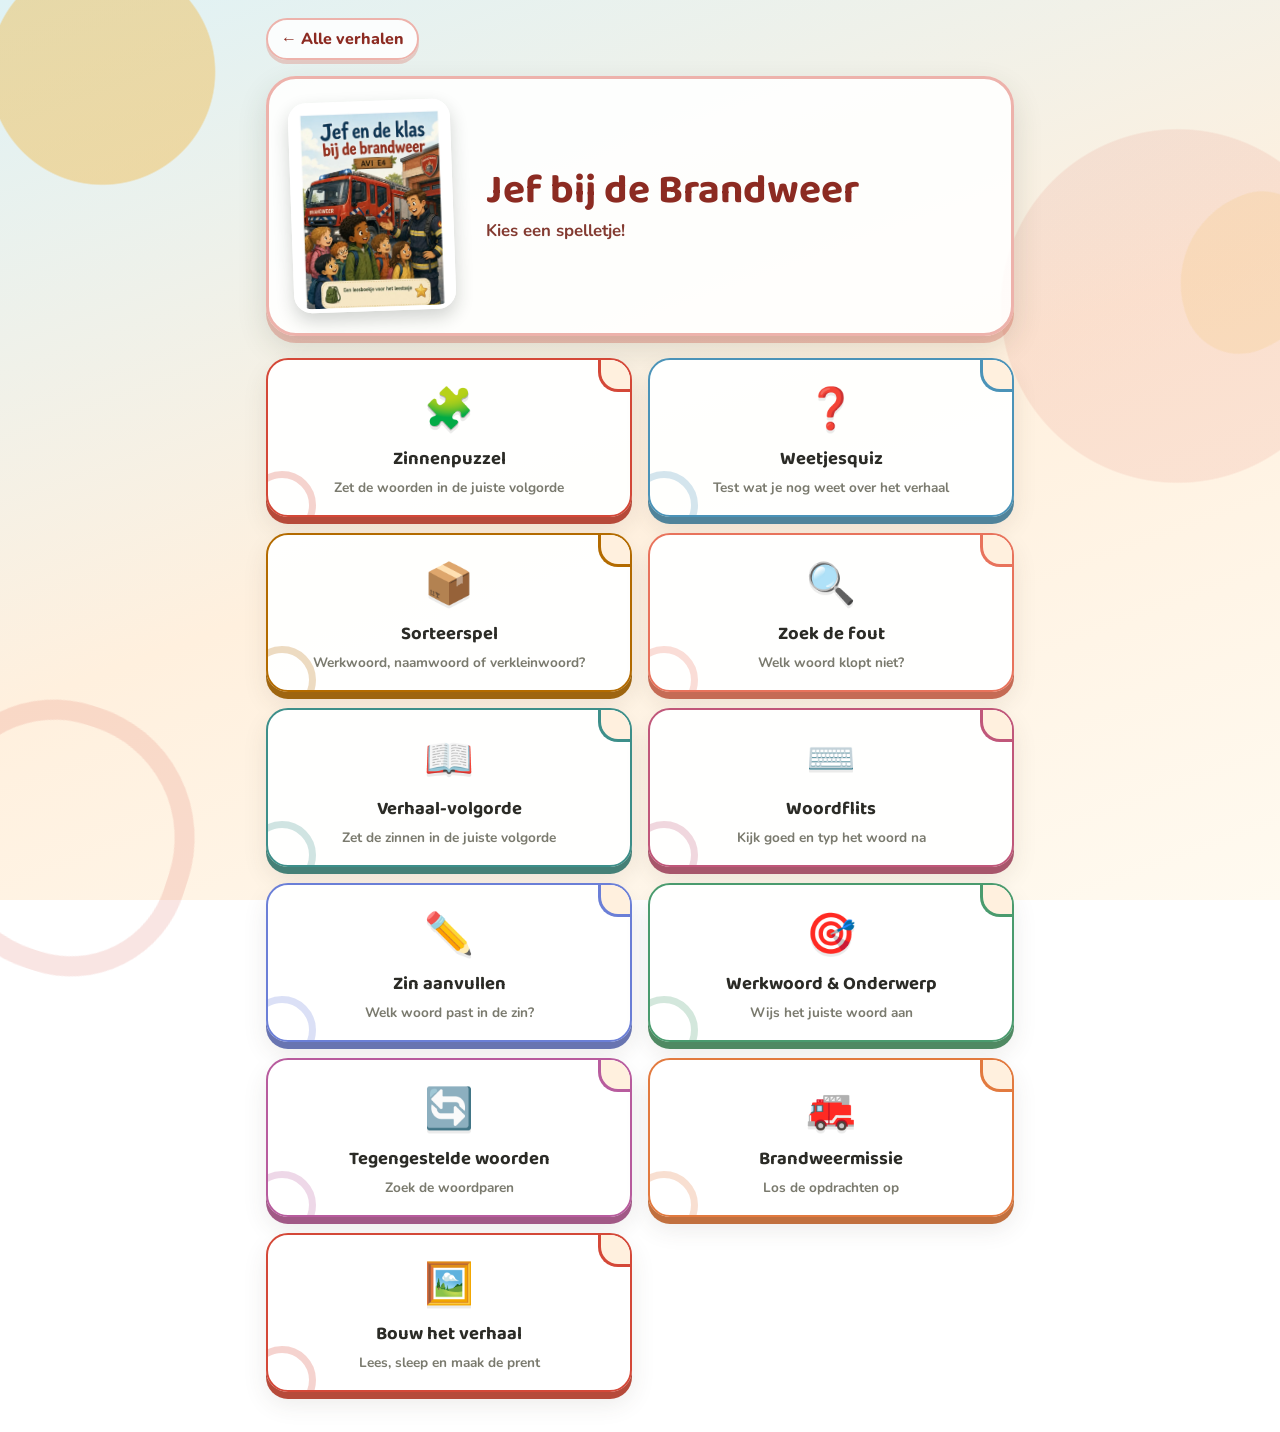
==== commit a979ab2f: "Update spelletjes_jef_bij_de_brandweer_E4.html" ====
--- a/spelletjes_jef_bij_de_brandweer_E4.html
+++ b/spelletjes_jef_bij_de_brandweer_E4.html
@@ -1325,7 +1325,7 @@
 ]};
 </script><script src="bonus-missie.js"></script>
 <script src="wrong-game-helper.js"></script>
-<script src="story-builder.js?v=9"></script>
+<script src="story-builder.js?v=15"></script>
 <script src="sentence-puzzle-helper.js"></script>
 </body>
 </html>
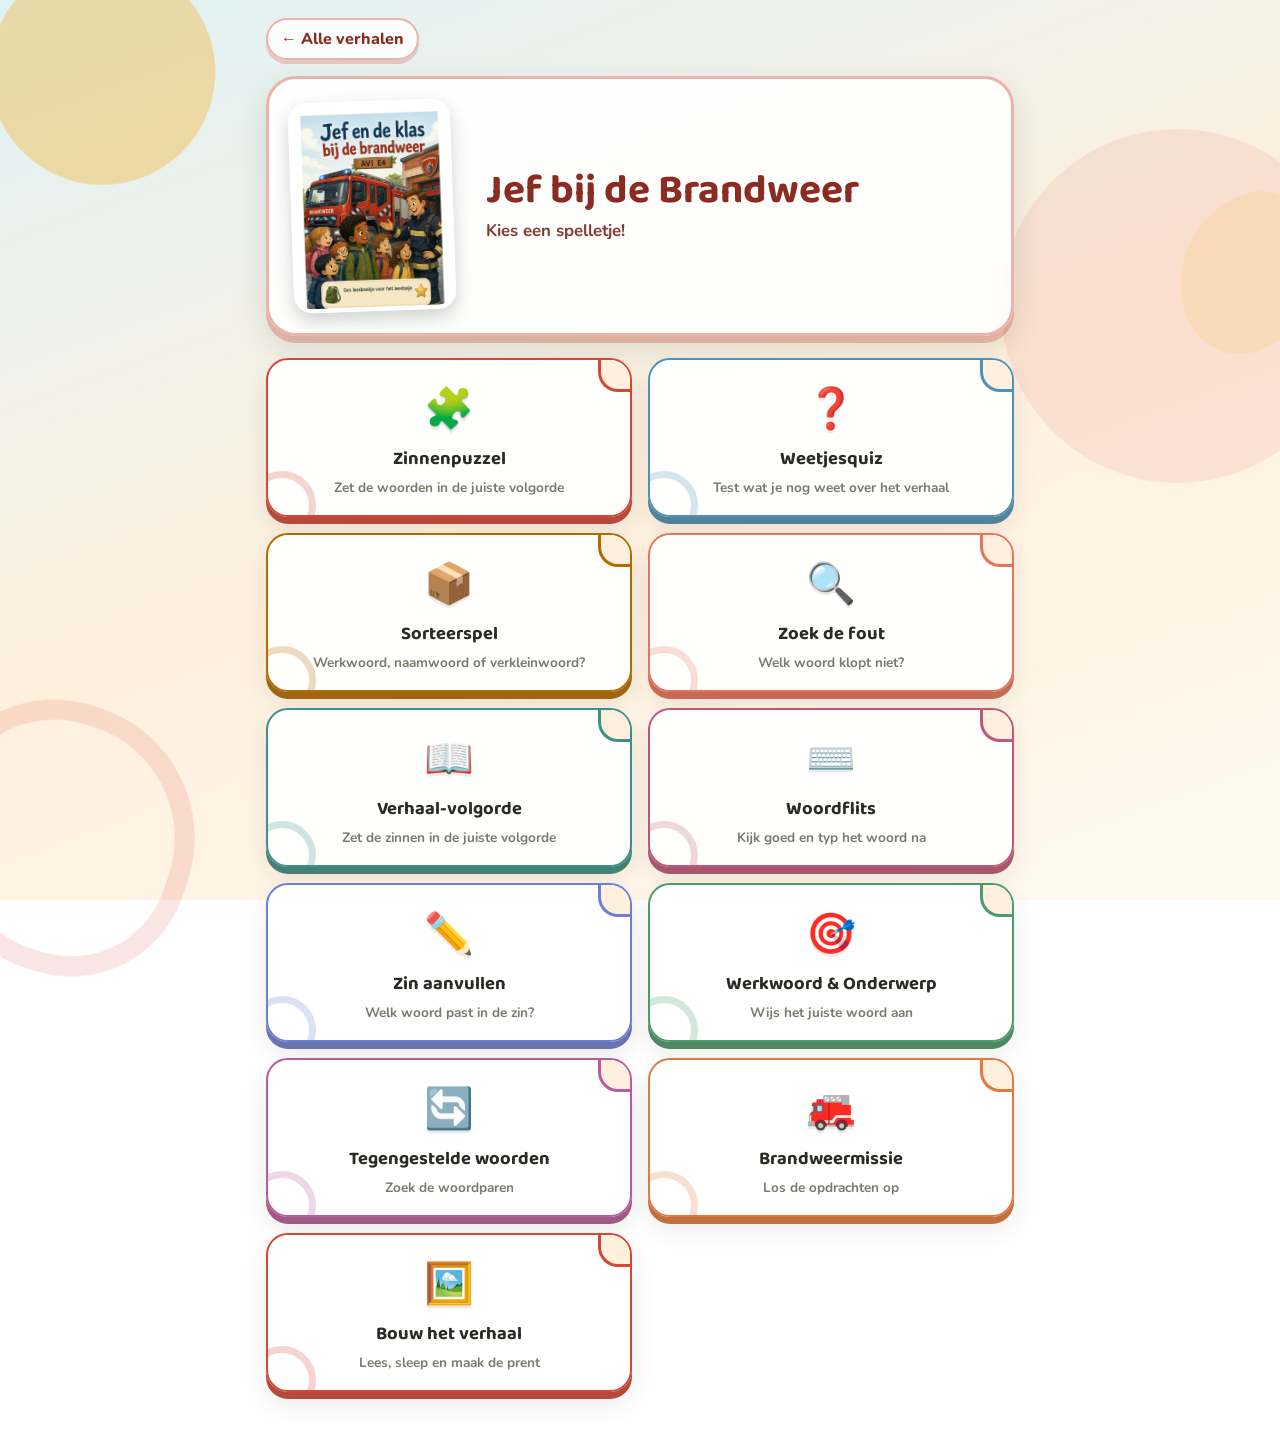
==== commit 95760634: "Update spelletjes_jef_bij_de_brandweer_E4.html" ====
--- a/spelletjes_jef_bij_de_brandweer_E4.html
+++ b/spelletjes_jef_bij_de_brandweer_E4.html
@@ -407,7 +407,7 @@
   .end-card .stars{font-size:2.4rem; margin-bottom:6px;}
   .end-card h2{color:var(--green-deep); margin:4px 0;}
 </style>
-<link rel="stylesheet" href="storybook-theme.css">
+<link rel="stylesheet" href="storybook-theme.css?v=2">
 </head>
 <body data-story="jef-brandweer">
 
@@ -1325,7 +1325,7 @@
 ]};
 </script><script src="bonus-missie.js"></script>
 <script src="wrong-game-helper.js"></script>
-<script src="story-builder.js?v=15"></script>
+<script src="story-builder.js?v=23"></script>
 <script src="sentence-puzzle-helper.js"></script>
 </body>
 </html>
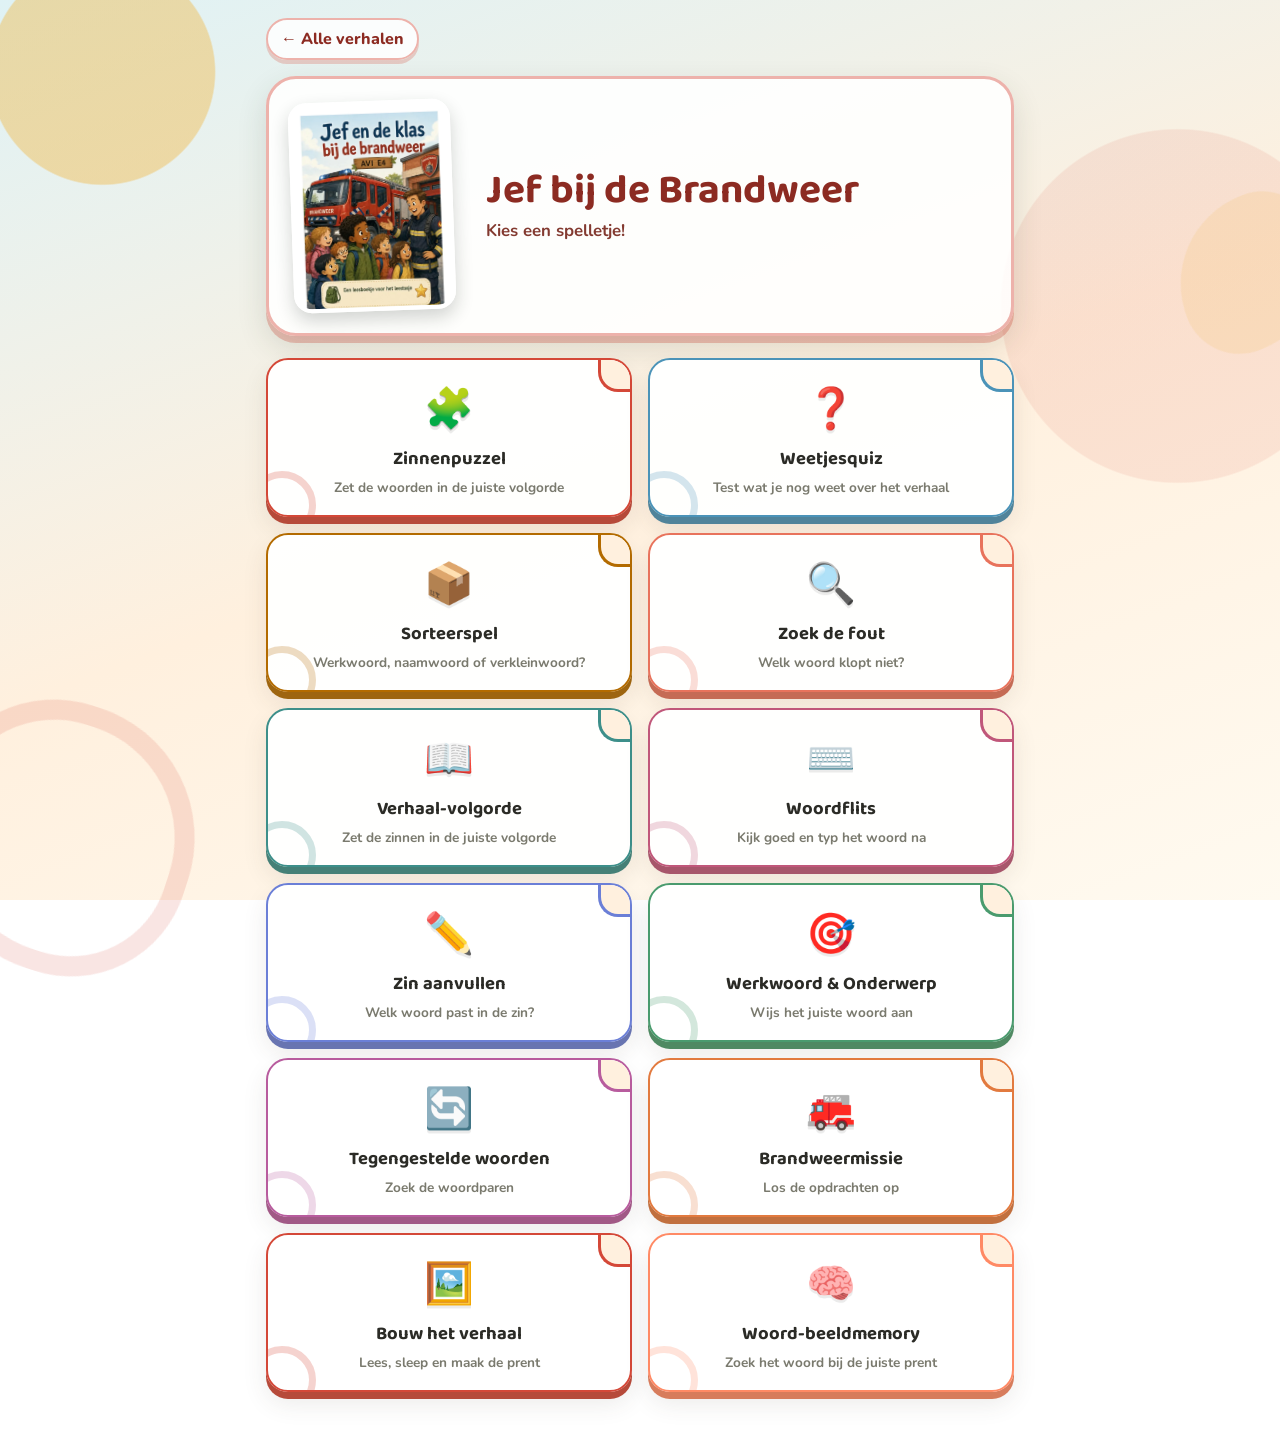
==== commit 20f425ce: "Memoryspellen toegevoegd en verbeterd" ====
--- a/spelletjes_jef_bij_de_brandweer_E4.html
+++ b/spelletjes_jef_bij_de_brandweer_E4.html
@@ -1326,6 +1326,7 @@
 </script><script src="bonus-missie.js"></script>
 <script src="wrong-game-helper.js"></script>
 <script src="story-builder.js?v=23"></script>
+<script src="memory-game.js?v=4"></script>
 <script src="sentence-puzzle-helper.js"></script>
 </body>
 </html>
--- a/storybook-theme.css
+++ b/storybook-theme.css
@@ -148,6 +148,28 @@
   box-shadow:0 5px 16px rgba(60,55,43,.08);
 }
 
+/* Houd de drie sorteervakken even breed, ook wanneer er lange woorden in komen. */
+body[data-story] .sort-bins{
+  display:grid;
+  grid-template-columns:repeat(3,minmax(0,1fr));
+  width:100%;
+  max-width:100%;
+}
+body[data-story] .sort-bins .bin,
+body[data-story] .sort-bins .bin-inner{
+  min-width:0;
+  max-width:100%;
+  box-sizing:border-box;
+}
+body[data-story] .sort-bins .bin-inner .chip{
+  min-width:0;
+  max-width:100%;
+  box-sizing:border-box;
+  white-space:normal;
+  overflow-wrap:anywhere;
+  word-break:normal;
+}
+
 @media (max-width:560px){
   body[data-story] .hub-hero{
     grid-template-columns:108px 1fr;
@@ -163,6 +185,32 @@
   }
   body[data-story] .hub-hero h1{font-size:1.65rem;}
   body[data-story] .hub-hero p{font-size:.92rem;}
+
+  body[data-story] #game-sort{overflow-x:hidden;}
+  body[data-story] .sort-bins{
+    gap:5px;
+    margin-inline:0;
+  }
+  body[data-story] .sort-bins .bin{
+    padding:8px 3px;
+    border-width:2px;
+    border-radius:13px;
+  }
+  body[data-story] .sort-bins .bin h4{
+    font-size:clamp(.64rem,2.8vw,.82rem);
+    overflow-wrap:anywhere;
+  }
+  body[data-story] .sort-bins .bin-inner{
+    gap:4px;
+  }
+  body[data-story] .sort-bins .bin-inner .chip{
+    width:100%;
+    margin:2px 0;
+    padding:7px 2px;
+    border-radius:10px;
+    font-size:clamp(.72rem,3.2vw,.92rem);
+    line-height:1.15;
+  }
 }
 
 body[data-story="jef-poes"]{
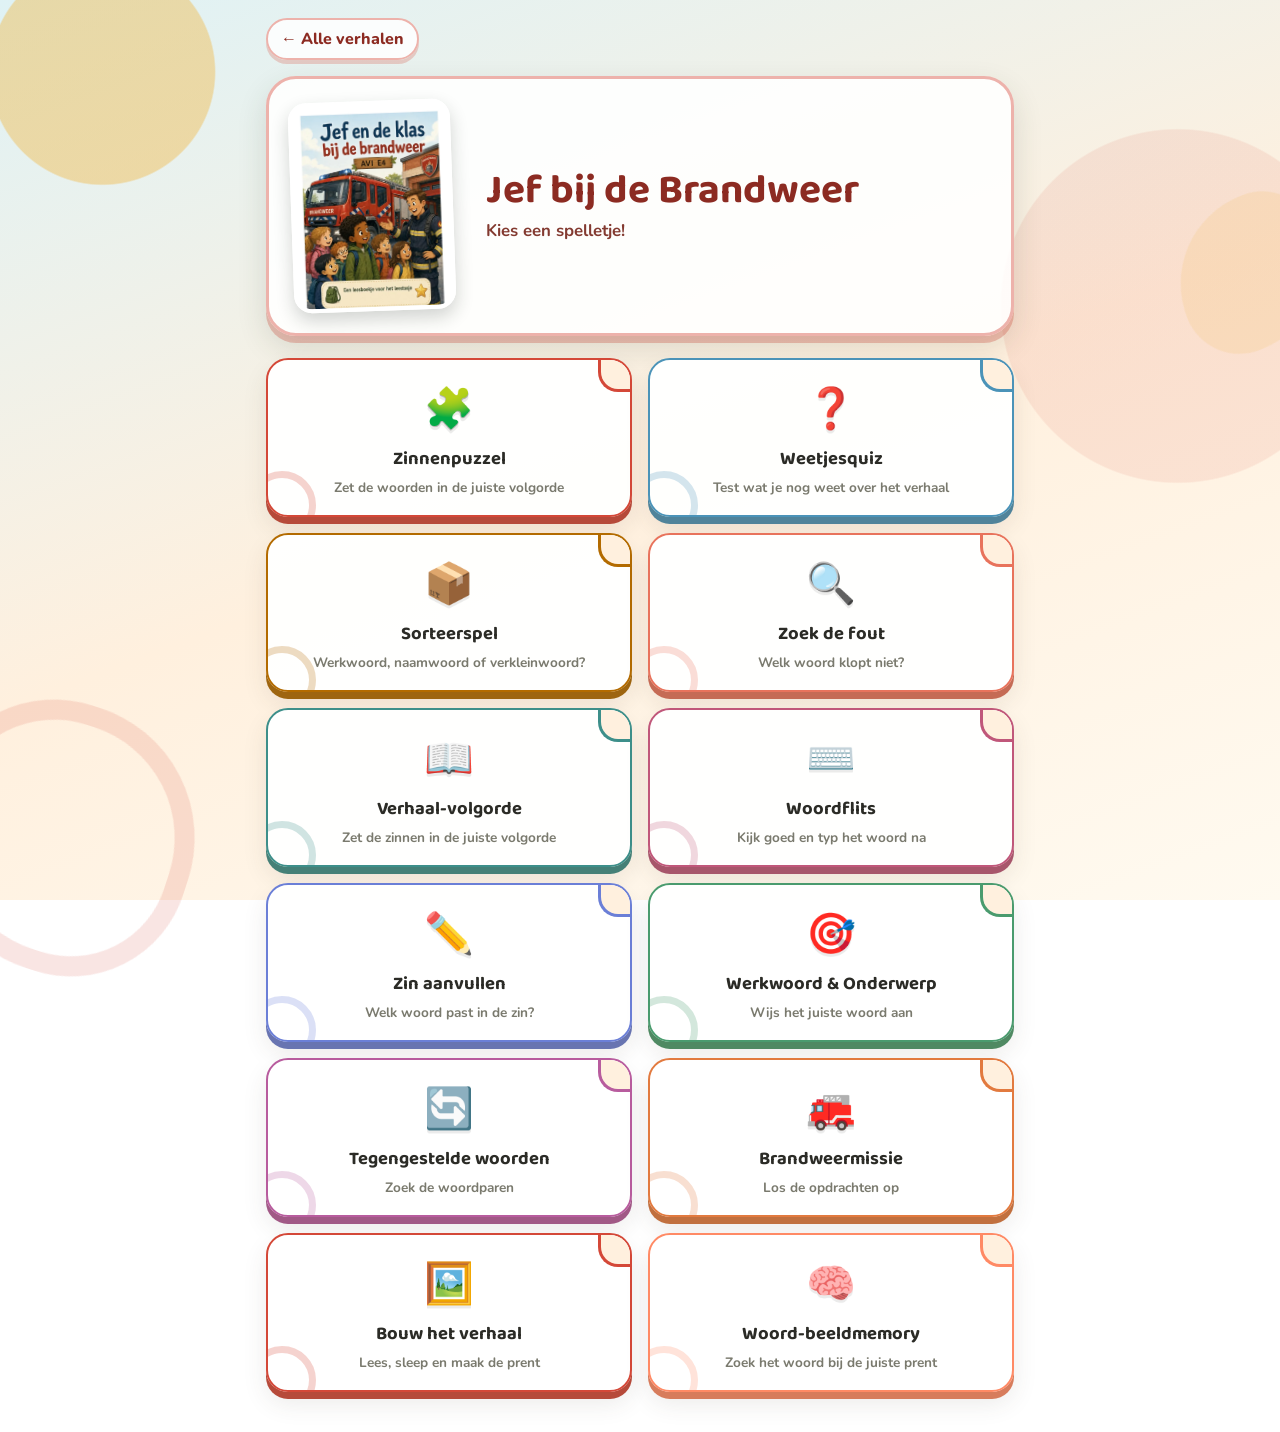
==== commit 6e08c406: "aanpassing memory" ====
--- a/spelletjes_jef_bij_de_brandweer_E4.html
+++ b/spelletjes_jef_bij_de_brandweer_E4.html
@@ -1323,10 +1323,10 @@
 {target:"foto",text:"Vind wat de klas later aan dit bezoek kan herinneren.",hint:"Het ligt plat vooraan op de tafel.",x:57,y:77,w:17,h:17},
 {target:"sven",text:"Wie kan uitleggen hoe al het materiaal werkt?",hint:"Hij draagt het donkere brandweerpak.",x:44,y:10,w:24,h:56}
 ]};
-</script><script src="bonus-missie.js"></script>
+</script><script src="bonus-missie.js?v=2"></script>
 <script src="wrong-game-helper.js"></script>
 <script src="story-builder.js?v=23"></script>
-<script src="memory-game.js?v=4"></script>
+<script src="memory-game.js?v=7"></script>
 <script src="sentence-puzzle-helper.js"></script>
 </body>
 </html>
